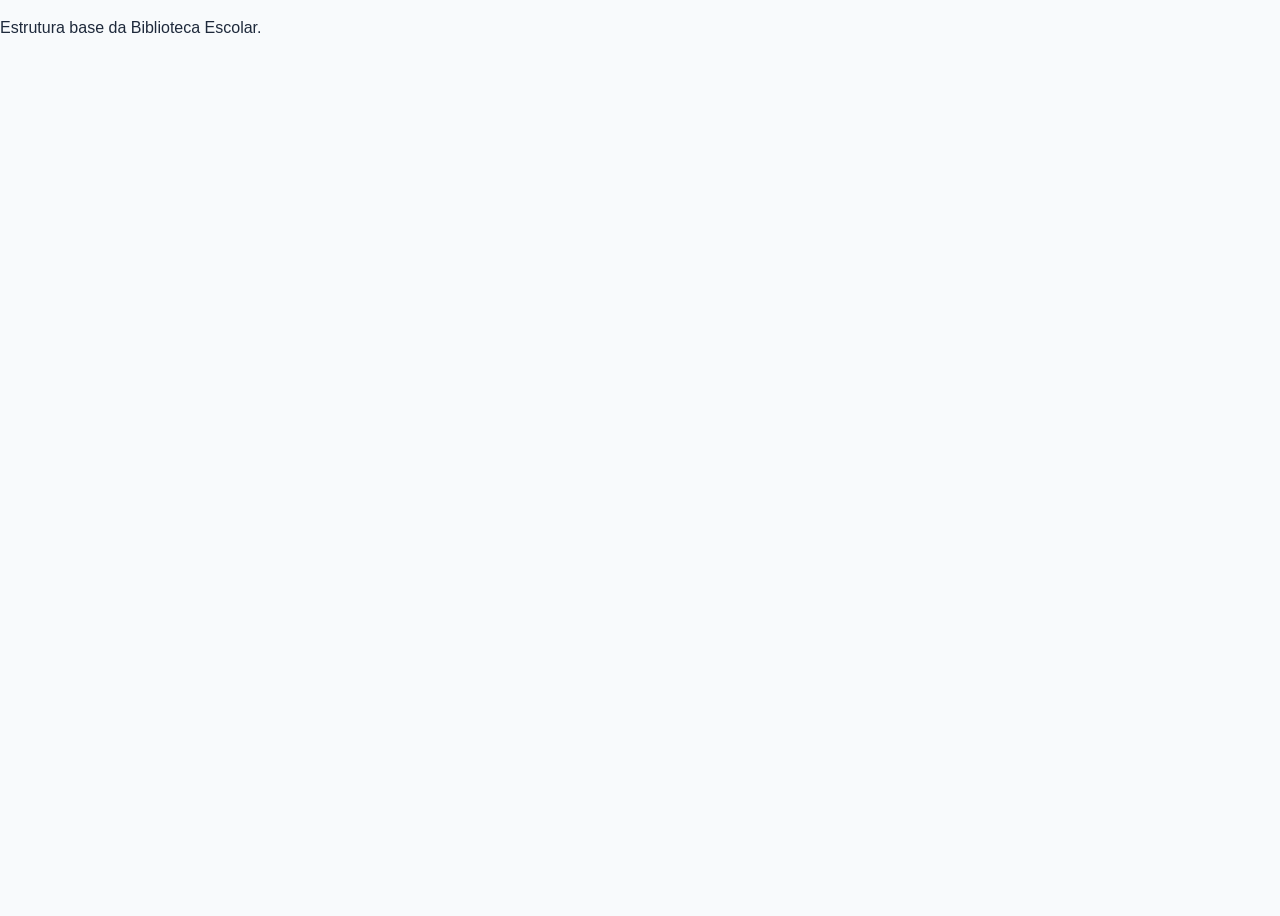
==== index.html @ b87fa80d "chore: initialize frontend structure" ====
<!doctype html>
<html lang="pt-BR">
  <head>
    <meta charset="UTF-8" />
    <meta name="viewport" content="width=device-width, initial-scale=1.0" />
    <meta name="description" content="Sistema de gerenciamento da Biblioteca Escolar" />
    <title>Biblioteca Escolar</title>
    <link rel="stylesheet" href="assets/css/tokens.css" />
    <link rel="stylesheet" href="assets/css/base.css" />
  </head>
  <body>
    <main id="app" class="app" aria-live="polite">
      <p>Estrutura base da Biblioteca Escolar.</p>
    </main>

    <script type="module" src="assets/js/app.js"></script>
  </body>
</html>
---- assets/css/tokens.css ----
:root {
  --color-primary: #5f7a61;
  --color-primary-dark: #49634b;
  --color-primary-light: #eef4ee;
  --color-background: #f8fafc;
  --color-surface: #ffffff;
  --color-text: #1e293b;
  --color-text-muted: #64748b;
  --color-border: #e2e8f0;

  --font-family-base: "Inter", Arial, sans-serif;

  --space-1: 0.25rem;
  --space-2: 0.5rem;
  --space-3: 0.75rem;
  --space-4: 1rem;
  --space-5: 1.25rem;
  --space-6: 1.5rem;
  --space-8: 2rem;
  --space-10: 2.5rem;

  --radius-sm: 0.375rem;
  --radius-md: 0.625rem;
  --radius-lg: 0.75rem;

  --shadow-card: 0 1px 2px rgb(15 23 42 / 4%);
}
---- assets/css/base.css ----
*,
*::before,
*::after {
  box-sizing: border-box;
}

html {
  color-scheme: light;
  font-family: var(--font-family-base);
  line-height: 1.5;
}

body {
  min-width: 20rem;
  min-height: 100vh;
  margin: 0;
  color: var(--color-text);
  background: var(--color-background);
  -webkit-font-smoothing: antialiased;
  text-rendering: optimizeLegibility;
}

button,
input,
textarea,
select {
  font: inherit;
}

button,
a {
  -webkit-tap-highlight-color: transparent;
}

img,
svg {
  display: block;
  max-width: 100%;
}

.app {
  min-height: 100vh;
}
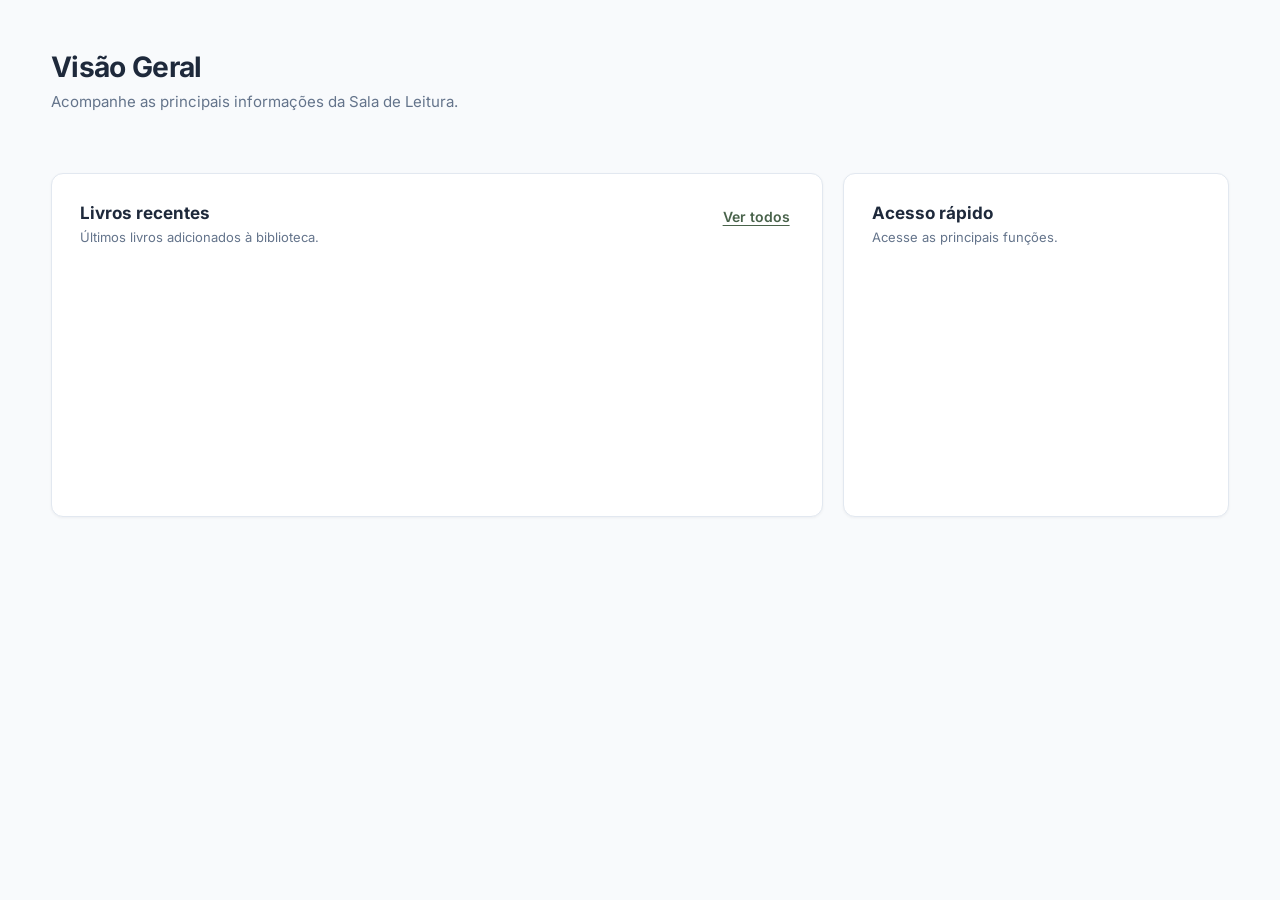
==== commit e6facbc3: "Anare - Cria a estrutura semântica da área central do dashboard" ====
--- a/index.html
+++ b/index.html
@@ -3,17 +3,58 @@
   <head>
     <meta charset="UTF-8" />
     <meta name="viewport" content="width=device-width, initial-scale=1.0" />
-    <meta name="description" content="Sistema de gerenciamento da Biblioteca Escolar" />
-    <title>Biblioteca Escolar</title>
+    <meta
+      name="description"
+      content="Visão geral do sistema de gerenciamento da Biblioteca Escolar"
+    />
+    <title>Visão Geral | Biblioteca Escolar</title>
     <link rel="stylesheet" href="assets/css/tokens.css" />
     <link rel="stylesheet" href="assets/css/base.css" />
+    <link rel="stylesheet" href="assets/css/dashboard.css" />
   </head>
   <body>
-    <main id="app" class="app" aria-live="polite">
-      <p>Estrutura base da Biblioteca Escolar.</p>
+    <main id="app" class="dashboard-page">
+      <section class="dashboard" aria-labelledby="dashboard-title">
+        <header class="dashboard__header">
+          <h1 id="dashboard-title" class="dashboard__title">Visão Geral</h1>
+          <p class="dashboard__subtitle">
+            Acompanhe as principais informações da Sala de Leitura.
+          </p>
+        </header>
+
+        <section aria-label="Indicadores da biblioteca">
+          <div id="summary-cards" class="summary-grid"></div>
+        </section>
+
+        <div class="dashboard__content-grid">
+          <section class="panel recent-books" aria-labelledby="recent-books-title">
+            <div class="panel__header">
+              <div>
+                <h2 id="recent-books-title" class="panel__title">Livros recentes</h2>
+                <p class="panel__description">Últimos livros adicionados à biblioteca.</p>
+              </div>
+              <button class="panel__link" type="button" aria-label="Ver todos os livros recentes">
+                Ver todos
+              </button>
+            </div>
+
+            <ul id="recent-books-list" class="book-list" aria-live="polite"></ul>
+          </section>
+
+          <section class="panel quick-access" aria-labelledby="quick-access-title">
+            <div class="panel__header panel__header--stacked">
+              <div>
+                <h2 id="quick-access-title" class="panel__title">Acesso rápido</h2>
+                <p class="panel__description">Acesse as principais funções.</p>
+              </div>
+            </div>
+
+            <div id="quick-actions" class="quick-actions"></div>
+          </section>
+        </div>
+      </section>
     </main>
 
     <script type="module" src="assets/js/app.js"></script>
   </body>
 </html>
-
--- a/assets/css/tokens.css
+++ b/assets/css/tokens.css
@@ -7,6 +7,10 @@
   --color-text: #1e293b;
   --color-text-muted: #64748b;
   --color-border: #e2e8f0;
+  --color-success-background: #ecfdf3;
+  --color-success-text: #15803d;
+  --color-danger-background: #fef2f2;
+  --color-danger-text: #b91c1c;
 
   --font-family-base: "Inter", Arial, sans-serif;
 
@@ -18,11 +22,12 @@
   --space-6: 1.5rem;
   --space-8: 2rem;
   --space-10: 2.5rem;
+  --space-12: 3rem;
 
   --radius-sm: 0.375rem;
   --radius-md: 0.625rem;
   --radius-lg: 0.75rem;
 
-  --shadow-card: 0 1px 2px rgb(15 23 42 / 4%);
+  --shadow-card: 0 1px 3px rgb(15 23 42 / 5%);
+  --transition-fast: 160ms ease;
 }
-
--- a/assets/css/base.css
+++ b/assets/css/base.css
@@ -1,3 +1,11 @@
+@font-face {
+  font-family: "Inter";
+  font-style: normal;
+  font-weight: 100 900;
+  font-display: swap;
+  src: url("../fonts/inter-latin.woff2") format("woff2");
+}
+
 *,
 *::before,
 *::after {
@@ -32,13 +40,27 @@
   -webkit-tap-highlight-color: transparent;
 }
 
+button {
+  border: 0;
+}
+
 img,
 svg {
   display: block;
   max-width: 100%;
 }
 
-.app {
-  min-height: 100vh;
+button:focus-visible,
+a:focus-visible {
+  outline: 3px solid rgb(95 122 97 / 35%);
+  outline-offset: 2px;
 }
 
+@media (prefers-reduced-motion: reduce) {
+  *,
+  *::before,
+  *::after {
+    scroll-behavior: auto !important;
+    transition-duration: 0.01ms !important;
+  }
+}
--- a/assets/css/dashboard.css
+++ b/assets/css/dashboard.css
@@ -0,0 +1,333 @@
+.dashboard-page {
+  min-height: 100vh;
+  padding: clamp(2rem, 4vw, 3.75rem) clamp(1.25rem, 4vw, 4.5rem);
+  background: var(--color-background);
+}
+
+.dashboard {
+  width: min(100%, 96rem);
+  margin-inline: auto;
+}
+
+.dashboard__header {
+  margin-bottom: 2rem;
+}
+
+.dashboard__title {
+  margin: 0;
+  font-size: clamp(1.75rem, 2.2vw, 2rem);
+  font-weight: 700;
+  line-height: 1.2;
+  letter-spacing: -0.025em;
+}
+
+.dashboard__subtitle {
+  margin: 0.375rem 0 0;
+  color: var(--color-text-muted);
+  font-size: 0.9375rem;
+}
+
+.summary-grid {
+  display: grid;
+  grid-template-columns: repeat(4, minmax(0, 1fr));
+  gap: clamp(1rem, 1.6vw, 1.5rem);
+}
+
+.summary-card,
+.panel {
+  border: 1px solid var(--color-border);
+  border-radius: var(--radius-lg);
+  background: var(--color-surface);
+  box-shadow: var(--shadow-card);
+}
+
+.summary-card {
+  min-height: 9.25rem;
+  padding: 1.5rem;
+}
+
+.summary-card__header {
+  display: flex;
+  align-items: flex-start;
+  justify-content: space-between;
+  gap: 1rem;
+}
+
+.summary-card__title {
+  margin: 0;
+  font-size: 1rem;
+  font-weight: 600;
+  line-height: 1.4;
+}
+
+.summary-card__icon {
+  flex: 0 0 auto;
+  width: 1.25rem;
+  height: 1.25rem;
+  color: var(--color-text);
+}
+
+.summary-card__value {
+  margin: 0.5rem 0 0;
+  font-size: 2rem;
+  font-weight: 700;
+  line-height: 1.1;
+  letter-spacing: -0.025em;
+}
+
+.summary-card__description {
+  margin: 0.625rem 0 0;
+  color: var(--color-text-muted);
+  font-size: 0.8125rem;
+}
+
+.dashboard__content-grid {
+  display: grid;
+  grid-template-columns: minmax(0, 2fr) minmax(18rem, 1fr);
+  gap: clamp(1rem, 1.6vw, 1.5rem);
+  margin-top: 1.75rem;
+}
+
+.panel {
+  min-width: 0;
+  min-height: 21.5rem;
+  padding: 1.75rem;
+}
+
+.panel__header {
+  display: flex;
+  align-items: flex-start;
+  justify-content: space-between;
+  gap: 1.5rem;
+}
+
+.panel__title {
+  margin: 0;
+  font-size: 1.0625rem;
+  font-weight: 700;
+  line-height: 1.4;
+}
+
+.panel__description {
+  margin: 0.125rem 0 0;
+  color: var(--color-text-muted);
+  font-size: 0.8125rem;
+}
+
+.panel__link {
+  flex: 0 0 auto;
+  padding: 0.25rem;
+  color: var(--color-primary-dark);
+  background: transparent;
+  font-size: 0.875rem;
+  font-weight: 600;
+  text-decoration: underline;
+  text-underline-offset: 0.2em;
+  cursor: pointer;
+  transition: color var(--transition-fast);
+}
+
+.panel__link:hover {
+  color: var(--color-primary);
+}
+
+.book-list {
+  margin: 1.5rem 0 0;
+  padding: 0;
+  list-style: none;
+}
+
+.book-item {
+  display: flex;
+  align-items: center;
+  min-height: 4.75rem;
+  gap: 0.875rem;
+  border-bottom: 1px solid var(--color-border);
+}
+
+.book-item:last-child {
+  border-bottom: 0;
+}
+
+.book-item__icon-box {
+  display: grid;
+  flex: 0 0 auto;
+  width: 2.75rem;
+  height: 2.75rem;
+  place-items: center;
+  border-radius: var(--radius-sm);
+  color: var(--color-text);
+  background: var(--color-primary-light);
+}
+
+.book-item__icon {
+  width: 1.25rem;
+  height: 1.25rem;
+}
+
+.book-item__details {
+  min-width: 0;
+}
+
+.book-item__title,
+.book-item__author {
+  overflow: hidden;
+  margin: 0;
+  text-overflow: ellipsis;
+  white-space: nowrap;
+}
+
+.book-item__title {
+  font-size: 0.9375rem;
+  font-weight: 700;
+  line-height: 1.35;
+}
+
+.book-item__author {
+  color: var(--color-text);
+  font-size: 0.875rem;
+  line-height: 1.35;
+}
+
+.book-item__status {
+  flex: 0 0 auto;
+  margin-left: auto;
+  padding: 0.25rem 0.625rem;
+  border-radius: 999px;
+  font-size: 0.6875rem;
+  font-weight: 600;
+  line-height: 1.25;
+}
+
+.book-item__status--available {
+  color: var(--color-success-text);
+  background: var(--color-success-background);
+}
+
+.book-item__status--borrowed {
+  color: var(--color-danger-text);
+  background: var(--color-danger-background);
+}
+
+.quick-actions {
+  display: grid;
+  gap: 0.625rem;
+  margin-top: 1.5rem;
+}
+
+.quick-action {
+  display: flex;
+  width: 100%;
+  min-height: 3.25rem;
+  align-items: center;
+  gap: 0.75rem;
+  padding: 0.75rem 1rem;
+  border: 1px solid var(--color-border);
+  border-radius: var(--radius-sm);
+  color: var(--color-text-muted);
+  background: var(--color-surface);
+  font-size: 0.875rem;
+  text-align: left;
+  cursor: pointer;
+  transition:
+    color var(--transition-fast),
+    border-color var(--transition-fast),
+    background-color var(--transition-fast);
+}
+
+.quick-action:hover {
+  border-color: var(--color-primary);
+  color: var(--color-primary-dark);
+  background: var(--color-primary-light);
+}
+
+.quick-action__icon {
+  flex: 0 0 auto;
+  width: 1.125rem;
+  height: 1.125rem;
+}
+
+@media (max-width: 68rem) {
+  .summary-grid {
+    grid-template-columns: repeat(2, minmax(0, 1fr));
+  }
+
+  .dashboard__content-grid {
+    grid-template-columns: 1fr;
+  }
+
+  .quick-access {
+    min-height: auto;
+  }
+}
+
+@media (max-width: 40rem) {
+  .dashboard-page {
+    padding: 1.5rem 1rem 2rem;
+  }
+
+  .dashboard__header {
+    margin-bottom: 1.5rem;
+  }
+
+  .summary-grid {
+    grid-template-columns: 1fr;
+  }
+
+  .summary-card {
+    min-height: 8.5rem;
+    padding: 1.25rem;
+  }
+
+  .dashboard__content-grid {
+    margin-top: 1rem;
+  }
+
+  .panel {
+    min-height: auto;
+    padding: 1.25rem;
+  }
+
+  .panel__header {
+    gap: 1rem;
+  }
+
+  .book-list {
+    margin-top: 1rem;
+  }
+
+  .book-item {
+    min-height: 5rem;
+    gap: 0.75rem;
+  }
+
+  .book-item__status {
+    padding-inline: 0.5rem;
+    font-size: 0.625rem;
+  }
+}
+
+@media (max-width: 25rem) {
+  .panel__header {
+    flex-direction: column;
+  }
+
+  .panel__link {
+    margin-top: -0.5rem;
+  }
+
+  .book-item {
+    align-items: flex-start;
+    flex-wrap: wrap;
+    padding-block: 0.875rem;
+  }
+
+  .book-item__details {
+    width: calc(100% - 3.625rem);
+  }
+
+  .book-item__status {
+    margin-left: 3.625rem;
+  }
+}
+
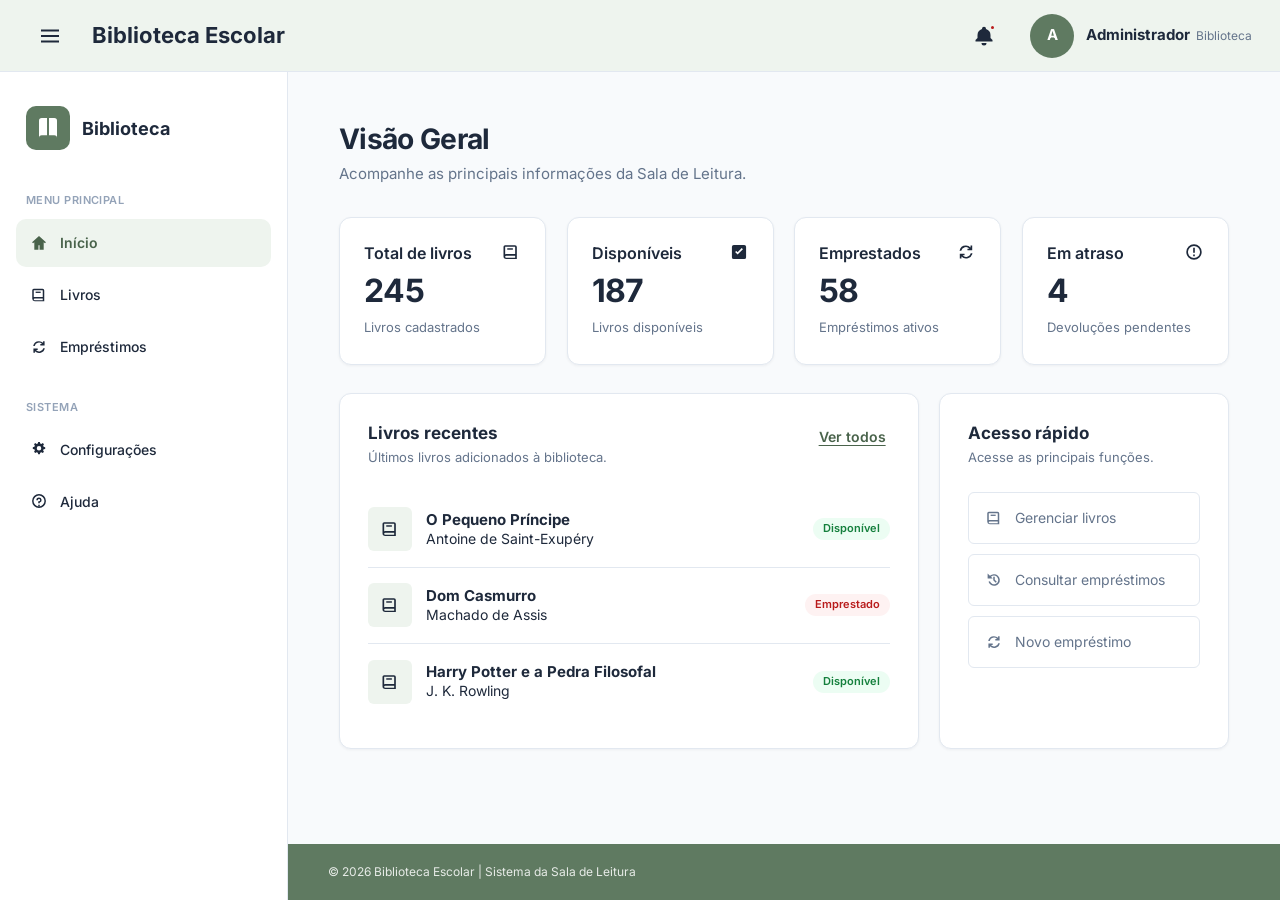
==== commit c6d99137: "Anare - Integra o layout global à página inicial" ====
--- a/index.html
+++ b/index.html
@@ -10,50 +10,76 @@
     <title>Visão Geral | Biblioteca Escolar</title>
     <link rel="stylesheet" href="assets/css/tokens.css" />
     <link rel="stylesheet" href="assets/css/base.css" />
+    <link rel="stylesheet" href="assets/css/layout.css" />
     <link rel="stylesheet" href="assets/css/dashboard.css" />
   </head>
-  <body>
-    <main id="app" class="dashboard-page">
-      <section class="dashboard" aria-labelledby="dashboard-title">
-        <header class="dashboard__header">
-          <h1 id="dashboard-title" class="dashboard__title">Visão Geral</h1>
-          <p class="dashboard__subtitle">
-            Acompanhe as principais informações da Sala de Leitura.
-          </p>
-        </header>
+  <body data-page="home">
+    <a class="skip-link" href="#main-content">Ir para o conteúdo principal</a>
+    <header id="site-header"></header>
 
-        <section aria-label="Indicadores da biblioteca">
-          <div id="summary-cards" class="summary-grid"></div>
-        </section>
+    <div class="app-shell">
+      <aside id="site-sidebar"></aside>
 
-        <div class="dashboard__content-grid">
-          <section class="panel recent-books" aria-labelledby="recent-books-title">
-            <div class="panel__header">
-              <div>
-                <h2 id="recent-books-title" class="panel__title">Livros recentes</h2>
-                <p class="panel__description">Últimos livros adicionados à biblioteca.</p>
-              </div>
-              <button class="panel__link" type="button" aria-label="Ver todos os livros recentes">
-                Ver todos
-              </button>
+      <div class="app-column">
+        <main id="main-content" class="dashboard-page">
+          <section class="dashboard" aria-labelledby="dashboard-title">
+            <header class="dashboard__header">
+              <h1 id="dashboard-title" class="dashboard__title">Visão Geral</h1>
+              <p class="dashboard__subtitle">
+                Acompanhe as principais informações da Sala de Leitura.
+              </p>
+            </header>
+
+            <section aria-label="Indicadores da biblioteca">
+              <div id="summary-cards" class="summary-grid"></div>
+            </section>
+
+            <div class="dashboard__content-grid">
+              <section class="panel recent-books" aria-labelledby="recent-books-title">
+                <div class="panel__header">
+                  <div>
+                    <h2 id="recent-books-title" class="panel__title">Livros recentes</h2>
+                    <p class="panel__description">
+                      Últimos livros adicionados à biblioteca.
+                    </p>
+                  </div>
+                  <button
+                    class="panel__link"
+                    type="button"
+                    aria-label="Ver todos os livros recentes"
+                  >
+                    Ver todos
+                  </button>
+                </div>
+
+                <ul id="recent-books-list" class="book-list" aria-live="polite"></ul>
+              </section>
+
+              <section class="panel quick-access" aria-labelledby="quick-access-title">
+                <div class="panel__header panel__header--stacked">
+                  <div>
+                    <h2 id="quick-access-title" class="panel__title">Acesso rápido</h2>
+                    <p class="panel__description">Acesse as principais funções.</p>
+                  </div>
+                </div>
+
+                <div id="quick-actions" class="quick-actions"></div>
+              </section>
             </div>
+          </section>
+        </main>
 
-            <ul id="recent-books-list" class="book-list" aria-live="polite"></ul>
-          </section>
+        <footer id="site-footer"></footer>
+      </div>
+    </div>
 
-          <section class="panel quick-access" aria-labelledby="quick-access-title">
-            <div class="panel__header panel__header--stacked">
-              <div>
-                <h2 id="quick-access-title" class="panel__title">Acesso rápido</h2>
-                <p class="panel__description">Acesse as principais funções.</p>
-              </div>
-            </div>
-
-            <div id="quick-actions" class="quick-actions"></div>
-          </section>
-        </div>
-      </section>
-    </main>
+    <button
+      id="sidebar-overlay"
+      class="sidebar-overlay"
+      type="button"
+      aria-label="Fechar menu lateral"
+      tabindex="-1"
+    ></button>
 
     <script type="module" src="assets/js/app.js"></script>
   </body>
--- a/assets/css/layout.css
+++ b/assets/css/layout.css
@@ -0,0 +1,387 @@
+:root {
+  --topbar-height: 4.5rem;
+  --sidebar-width: 18rem;
+  --footer-height: 3.5rem;
+}
+
+.skip-link {
+  position: fixed;
+  top: 0.75rem;
+  left: 0.75rem;
+  z-index: 100;
+  padding: 0.625rem 0.875rem;
+  border-radius: var(--radius-sm);
+  color: var(--color-surface);
+  background: var(--color-primary-dark);
+  font-weight: 600;
+  transform: translateY(-160%);
+  transition: transform var(--transition-fast);
+}
+
+.skip-link:focus {
+  transform: translateY(0);
+}
+
+.topbar {
+  position: sticky;
+  top: 0;
+  z-index: 50;
+  display: flex;
+  width: 100%;
+  height: var(--topbar-height);
+  align-items: center;
+  justify-content: space-between;
+  gap: 1.5rem;
+  padding: 0 1.75rem;
+  border-bottom: 1px solid var(--color-border);
+  background: var(--color-primary-light);
+}
+
+.topbar__left,
+.topbar__right,
+.topbar__profile {
+  display: flex;
+  align-items: center;
+}
+
+.topbar__left {
+  min-width: 0;
+  gap: 1.25rem;
+}
+
+.topbar__right {
+  gap: 1.5rem;
+}
+
+.topbar__menu-button,
+.topbar__notification,
+.sidebar__close {
+  display: grid;
+  flex: 0 0 auto;
+  width: 2.75rem;
+  height: 2.75rem;
+  place-items: center;
+  border-radius: var(--radius-sm);
+  color: var(--color-text);
+  background: transparent;
+  cursor: pointer;
+  transition:
+    color var(--transition-fast),
+    background-color var(--transition-fast);
+}
+
+.topbar__menu-button:hover,
+.topbar__notification:hover,
+.sidebar__close:hover {
+  color: var(--color-primary-dark);
+  background: rgb(95 122 97 / 10%);
+}
+
+.topbar__icon,
+.sidebar__close-icon {
+  width: 1.5rem;
+  height: 1.5rem;
+}
+
+.topbar__notification {
+  position: relative;
+}
+
+.topbar__notification::after {
+  position: absolute;
+  top: 0.625rem;
+  right: 0.625rem;
+  width: 0.4375rem;
+  height: 0.4375rem;
+  border: 2px solid var(--color-primary-light);
+  border-radius: 50%;
+  background: var(--color-danger-text);
+  content: "";
+}
+
+.topbar__title {
+  overflow: hidden;
+  margin: 0;
+  font-size: 1.375rem;
+  font-weight: 700;
+  line-height: 1.2;
+  text-overflow: ellipsis;
+  white-space: nowrap;
+}
+
+.topbar__profile {
+  gap: 0.75rem;
+}
+
+.topbar__avatar {
+  display: grid;
+  width: 2.75rem;
+  height: 2.75rem;
+  place-items: center;
+  border-radius: 50%;
+  color: var(--color-surface);
+  background: var(--color-primary);
+  font-size: 0.9375rem;
+  font-weight: 700;
+}
+
+.topbar__profile-copy {
+  display: flex;
+  align-items: baseline;
+  gap: 0.375rem;
+  white-space: nowrap;
+}
+
+.topbar__profile-name {
+  font-size: 0.9375rem;
+  font-weight: 700;
+}
+
+.topbar__profile-role {
+  color: var(--color-text-muted);
+  font-size: 0.75rem;
+}
+
+.app-shell {
+  display: grid;
+  min-height: calc(100vh - var(--topbar-height));
+  grid-template-columns: var(--sidebar-width) minmax(0, 1fr);
+  transition: grid-template-columns 220ms ease;
+}
+
+.sidebar {
+  position: sticky;
+  top: var(--topbar-height);
+  z-index: 40;
+  display: flex;
+  height: calc(100vh - var(--topbar-height));
+  flex-direction: column;
+  overflow-y: auto;
+  border-right: 1px solid var(--color-border);
+  background: var(--color-surface);
+  transition:
+    width 220ms ease,
+    border-color 220ms ease;
+}
+
+body.sidebar-collapsed .app-shell {
+  grid-template-columns: 0 minmax(0, 1fr);
+}
+
+body.sidebar-collapsed .sidebar {
+  width: 0;
+  border-color: transparent;
+  overflow: hidden;
+}
+
+.sidebar__brand {
+  display: flex;
+  min-height: 7rem;
+  align-items: center;
+  gap: 0.75rem;
+  padding: 1.5rem 1.625rem;
+}
+
+.sidebar__logo {
+  display: grid;
+  flex: 0 0 auto;
+  width: 2.75rem;
+  height: 2.75rem;
+  place-items: center;
+  border-radius: var(--radius-md);
+  color: var(--color-surface);
+  background: var(--color-primary);
+}
+
+.sidebar__logo-icon {
+  width: 1.5rem;
+  height: 1.5rem;
+}
+
+.sidebar__brand-name {
+  margin: 0;
+  font-size: 1.125rem;
+  font-weight: 700;
+}
+
+.sidebar__close {
+  display: none;
+  margin-left: auto;
+}
+
+.sidebar__navigation {
+  padding: 0.5rem 1rem 1.5rem;
+}
+
+.sidebar__group + .sidebar__group {
+  margin-top: 1.75rem;
+}
+
+.sidebar__group-title {
+  margin: 0 0 0.625rem;
+  padding: 0 0.625rem;
+  color: #94a3b8;
+  font-size: 0.6875rem;
+  font-weight: 600;
+  letter-spacing: 0.04em;
+  text-transform: uppercase;
+}
+
+.sidebar__list {
+  display: grid;
+  gap: 0.25rem;
+  margin: 0;
+  padding: 0;
+  list-style: none;
+}
+
+.sidebar__link {
+  display: flex;
+  min-height: 3rem;
+  align-items: center;
+  gap: 0.75rem;
+  padding: 0.75rem 0.875rem;
+  border-radius: var(--radius-md);
+  color: var(--color-text);
+  font-size: 0.875rem;
+  font-weight: 500;
+  text-decoration: none;
+  transition:
+    color var(--transition-fast),
+    background-color var(--transition-fast);
+}
+
+.sidebar__link:hover {
+  color: var(--color-primary-dark);
+  background: rgb(238 244 238 / 65%);
+}
+
+.sidebar__link[aria-current="page"] {
+  color: var(--color-primary-dark);
+  background: var(--color-primary-light);
+  font-weight: 600;
+}
+
+.sidebar__link-icon {
+  flex: 0 0 auto;
+  width: 1.125rem;
+  height: 1.125rem;
+}
+
+.app-column {
+  display: flex;
+  min-width: 0;
+  min-height: calc(100vh - var(--topbar-height));
+  flex-direction: column;
+}
+
+.app-column > main {
+  flex: 1;
+}
+
+.footer {
+  display: flex;
+  min-height: var(--footer-height);
+  align-items: center;
+  padding: 1rem 2.5rem;
+  color: rgb(255 255 255 / 85%);
+  background: var(--color-primary);
+  font-size: 0.75rem;
+}
+
+.footer__text {
+  margin: 0;
+}
+
+.sidebar-overlay {
+  position: fixed;
+  inset: var(--topbar-height) 0 0;
+  z-index: 30;
+  display: none;
+  width: 100%;
+  height: calc(100vh - var(--topbar-height));
+  padding: 0;
+  background: rgb(15 23 42 / 45%);
+  cursor: pointer;
+  opacity: 0;
+  transition: opacity var(--transition-fast);
+}
+
+@media (max-width: 63.9375rem) {
+  :root {
+    --topbar-height: 4rem;
+  }
+
+  .topbar {
+    padding-inline: 1rem;
+  }
+
+  .topbar__left,
+  .topbar__right {
+    gap: 0.75rem;
+  }
+
+  .topbar__title {
+    font-size: 1.125rem;
+  }
+
+  .app-shell {
+    grid-template-columns: minmax(0, 1fr);
+  }
+
+  .sidebar {
+    position: fixed;
+    top: var(--topbar-height);
+    bottom: 0;
+    left: 0;
+    width: min(var(--sidebar-width), 88vw);
+    height: auto;
+    box-shadow: 12px 0 30px rgb(15 23 42 / 12%);
+    transform: translateX(-105%);
+    transition: transform 220ms ease;
+  }
+
+  .sidebar__close {
+    display: grid;
+  }
+
+  .sidebar-overlay {
+    display: block;
+    pointer-events: none;
+  }
+
+  body.sidebar-open {
+    overflow: hidden;
+  }
+
+  body.sidebar-open .sidebar {
+    transform: translateX(0);
+  }
+
+  body.sidebar-open .sidebar-overlay {
+    pointer-events: auto;
+    opacity: 1;
+  }
+
+  .footer {
+    padding-inline: 1.5rem;
+  }
+}
+
+@media (max-width: 40rem) {
+  .topbar__profile-copy {
+    display: none;
+  }
+
+  .topbar__avatar {
+    width: 2.375rem;
+    height: 2.375rem;
+  }
+
+  .footer {
+    min-height: 4rem;
+    justify-content: center;
+    padding: 0.875rem 1rem;
+    text-align: center;
+  }
+}
--- a/assets/css/dashboard.css
+++ b/assets/css/dashboard.css
@@ -1,5 +1,5 @@
 .dashboard-page {
-  min-height: 100vh;
+  min-height: 0;
   padding: clamp(2rem, 4vw, 3.75rem) clamp(1.25rem, 4vw, 4.5rem);
   background: var(--color-background);
 }
@@ -227,6 +227,7 @@
   color: var(--color-text-muted);
   background: var(--color-surface);
   font-size: 0.875rem;
+  text-decoration: none;
   text-align: left;
   cursor: pointer;
   transition:
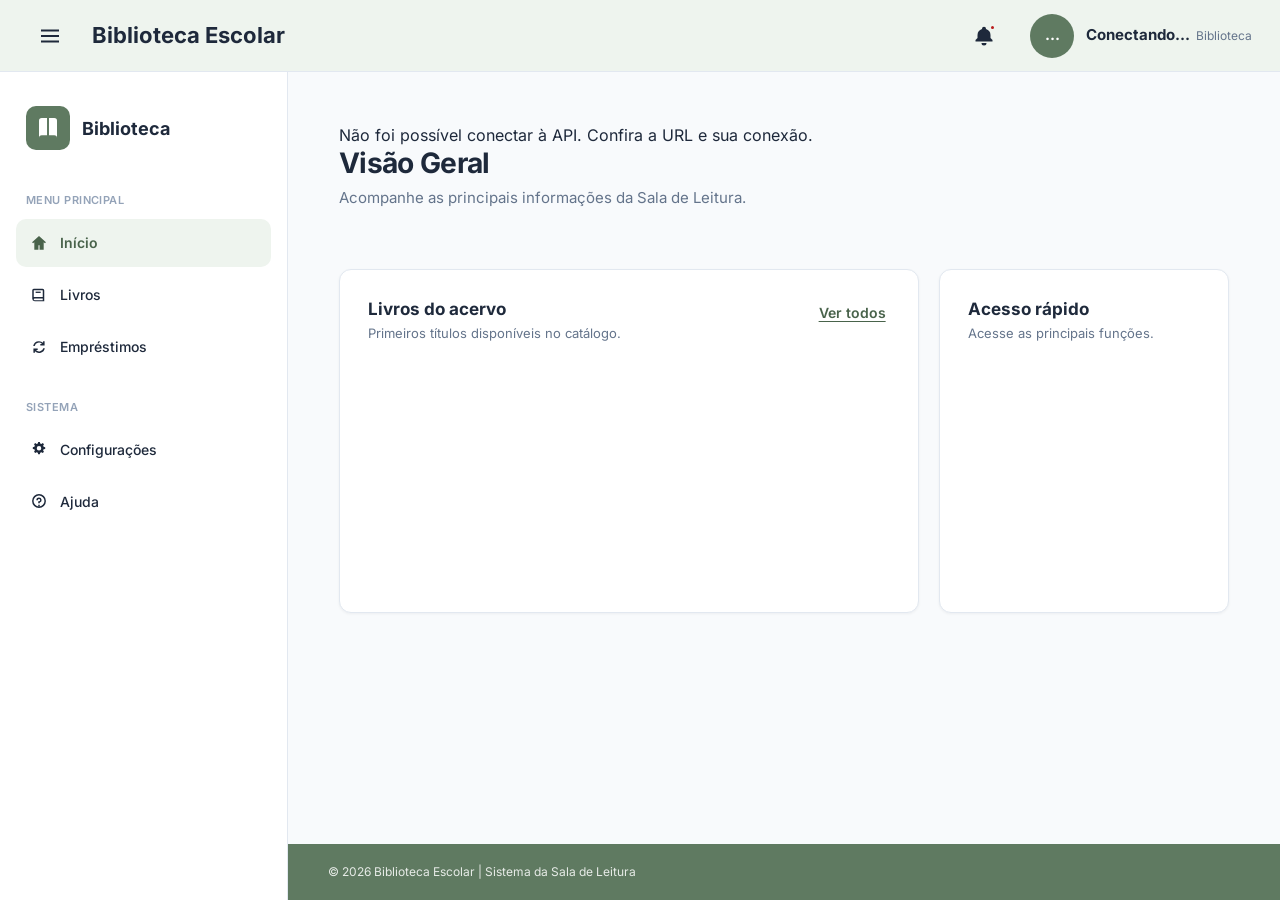
==== commit 608bbc64: "Pablo - integra frontend com a API real" ====
--- a/index.html
+++ b/index.html
@@ -35,31 +35,47 @@
             </section>
 
             <div class="dashboard__content-grid">
-              <section class="panel recent-books" aria-labelledby="recent-books-title">
+              <section
+                class="panel recent-books"
+                aria-labelledby="recent-books-title"
+              >
                 <div class="panel__header">
                   <div>
-                    <h2 id="recent-books-title" class="panel__title">Livros recentes</h2>
+                    <h2 id="recent-books-title" class="panel__title">
+                      Livros do acervo
+                    </h2>
                     <p class="panel__description">
-                      Últimos livros adicionados à biblioteca.
+                      Primeiros títulos disponíveis no catálogo.
                     </p>
                   </div>
-                  <button
+                  <a
                     class="panel__link"
-                    type="button"
+                    href="livros.html"
                     aria-label="Ver todos os livros recentes"
                   >
                     Ver todos
-                  </button>
+                  </a>
                 </div>
 
-                <ul id="recent-books-list" class="book-list" aria-live="polite"></ul>
+                <ul
+                  id="recent-books-list"
+                  class="book-list"
+                  aria-live="polite"
+                ></ul>
               </section>
 
-              <section class="panel quick-access" aria-labelledby="quick-access-title">
+              <section
+                class="panel quick-access"
+                aria-labelledby="quick-access-title"
+              >
                 <div class="panel__header panel__header--stacked">
                   <div>
-                    <h2 id="quick-access-title" class="panel__title">Acesso rápido</h2>
-                    <p class="panel__description">Acesse as principais funções.</p>
+                    <h2 id="quick-access-title" class="panel__title">
+                      Acesso rápido
+                    </h2>
+                    <p class="panel__description">
+                      Acesse as principais funções.
+                    </p>
                   </div>
                 </div>
 
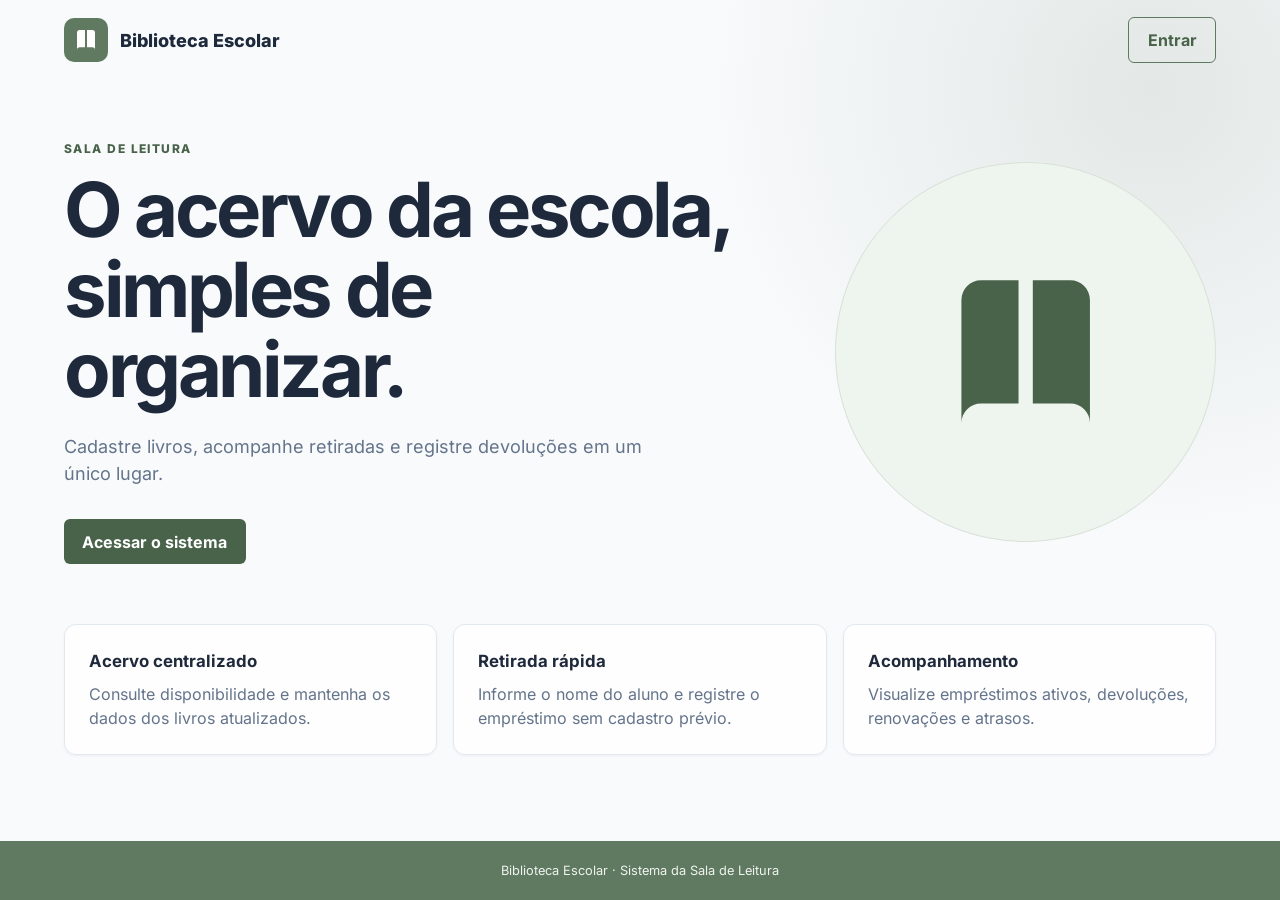
==== commit 4e29fd1a: "Pablo - integra login seguro ao frontend" ====
--- a/index.html
+++ b/index.html
@@ -2,101 +2,85 @@
 <html lang="pt-BR">
   <head>
     <meta charset="UTF-8" />
+    <meta http-equiv="Content-Security-Policy" content="default-src 'self'; connect-src 'self' http://localhost:5080; font-src 'self'; img-src 'self'; style-src 'self'; script-src 'self'; object-src 'none'; base-uri 'none'; form-action 'self'" />
     <meta name="viewport" content="width=device-width, initial-scale=1.0" />
-    <meta
-      name="description"
-      content="Visão geral do sistema de gerenciamento da Biblioteca Escolar"
-    />
-    <title>Visão Geral | Biblioteca Escolar</title>
+    <meta name="description" content="Sistema de gestão da Biblioteca Escolar" />
+    <title>Biblioteca Escolar</title>
     <link rel="stylesheet" href="assets/css/tokens.css" />
     <link rel="stylesheet" href="assets/css/base.css" />
-    <link rel="stylesheet" href="assets/css/layout.css" />
-    <link rel="stylesheet" href="assets/css/dashboard.css" />
+    <link rel="stylesheet" href="assets/css/landing.css" />
   </head>
-  <body data-page="home">
-    <a class="skip-link" href="#main-content">Ir para o conteúdo principal</a>
-    <header id="site-header"></header>
+  <body class="landing-page">
+    <a class="landing-skip-link" href="#main-content">Ir para o conteúdo</a>
+    <header class="landing-header">
+      <a class="landing-brand" href="index.html" aria-label="Biblioteca Escolar">
+        <span class="landing-brand__mark" aria-hidden="true">
+          <svg><use href="assets/icons/icons.svg#library"></use></svg>
+        </span>
+        <span>Biblioteca Escolar</span>
+      </a>
+      <button id="login-open" class="landing-button landing-button--outline" type="button">Entrar</button>
+    </header>
 
-    <div class="app-shell">
-      <aside id="site-sidebar"></aside>
+    <main id="main-content">
+      <section class="landing-hero" aria-labelledby="landing-title">
+        <div class="landing-hero__content">
+          <p class="landing-eyebrow">Sala de leitura</p>
+          <h1 id="landing-title">O acervo da escola, simples de organizar.</h1>
+          <p class="landing-hero__description">
+            Cadastre livros, acompanhe retiradas e registre devoluções em um único lugar.
+          </p>
+          <button id="login-hero" class="landing-button landing-button--primary" type="button">Acessar o sistema</button>
+        </div>
+        <div class="landing-hero__illustration" aria-hidden="true">
+          <svg><use href="assets/icons/icons.svg#library"></use></svg>
+        </div>
+      </section>
 
-      <div class="app-column">
-        <main id="main-content" class="dashboard-page">
-          <section class="dashboard" aria-labelledby="dashboard-title">
-            <header class="dashboard__header">
-              <h1 id="dashboard-title" class="dashboard__title">Visão Geral</h1>
-              <p class="dashboard__subtitle">
-                Acompanhe as principais informações da Sala de Leitura.
-              </p>
-            </header>
+      <section class="landing-features" aria-label="Recursos do sistema">
+        <article class="landing-feature">
+          <h2>Acervo centralizado</h2>
+          <p>Consulte disponibilidade e mantenha os dados dos livros atualizados.</p>
+        </article>
+        <article class="landing-feature">
+          <h2>Retirada rápida</h2>
+          <p>Informe o nome do aluno e registre o empréstimo sem cadastro prévio.</p>
+        </article>
+        <article class="landing-feature">
+          <h2>Acompanhamento</h2>
+          <p>Visualize empréstimos ativos, devoluções, renovações e atrasos.</p>
+        </article>
+      </section>
+    </main>
 
-            <section aria-label="Indicadores da biblioteca">
-              <div id="summary-cards" class="summary-grid"></div>
-            </section>
+    <footer class="landing-footer">
+      <p>Biblioteca Escolar · Sistema da Sala de Leitura</p>
+    </footer>
 
-            <div class="dashboard__content-grid">
-              <section
-                class="panel recent-books"
-                aria-labelledby="recent-books-title"
-              >
-                <div class="panel__header">
-                  <div>
-                    <h2 id="recent-books-title" class="panel__title">
-                      Livros do acervo
-                    </h2>
-                    <p class="panel__description">
-                      Primeiros títulos disponíveis no catálogo.
-                    </p>
-                  </div>
-                  <a
-                    class="panel__link"
-                    href="livros.html"
-                    aria-label="Ver todos os livros recentes"
-                  >
-                    Ver todos
-                  </a>
-                </div>
+    <dialog id="login-dialog" class="login-dialog" aria-labelledby="login-title">
+      <form id="login-form" class="login-form" method="dialog">
+        <div class="login-form__heading">
+          <div>
+            <p class="landing-eyebrow">Acesso restrito</p>
+            <h2 id="login-title">Entrar como bibliotecário</h2>
+          </div>
+          <button id="login-close" class="login-form__close" type="button" aria-label="Fechar">×</button>
+        </div>
+        <p class="login-form__description">Use as credenciais cadastradas pela administração da biblioteca.</p>
+        <p class="required-fields-note"><span aria-hidden="true">*</span> Campos obrigatórios</p>
+        <label class="login-field">
+          <span>Usuário <span class="required-marker" aria-hidden="true">*</span></span>
+          <input name="usuario" type="text" minlength="3" maxlength="80" autocomplete="username" required />
+        </label>
+        <label class="login-field">
+          <span>Senha <span class="required-marker" aria-hidden="true">*</span></span>
+          <input name="senha" type="password" minlength="12" maxlength="200" autocomplete="current-password" required />
+        </label>
+        <p id="login-message" class="login-form__message" role="alert" hidden></p>
+        <button class="landing-button landing-button--primary login-form__submit" type="submit">Entrar</button>
+      </form>
+    </dialog>
 
-                <ul
-                  id="recent-books-list"
-                  class="book-list"
-                  aria-live="polite"
-                ></ul>
-              </section>
-
-              <section
-                class="panel quick-access"
-                aria-labelledby="quick-access-title"
-              >
-                <div class="panel__header panel__header--stacked">
-                  <div>
-                    <h2 id="quick-access-title" class="panel__title">
-                      Acesso rápido
-                    </h2>
-                    <p class="panel__description">
-                      Acesse as principais funções.
-                    </p>
-                  </div>
-                </div>
-
-                <div id="quick-actions" class="quick-actions"></div>
-              </section>
-            </div>
-          </section>
-        </main>
-
-        <footer id="site-footer"></footer>
-      </div>
-    </div>
-
-    <button
-      id="sidebar-overlay"
-      class="sidebar-overlay"
-      type="button"
-      aria-label="Fechar menu lateral"
-      tabindex="-1"
-    ></button>
-
-    <script type="module" src="assets/js/app.js"></script>
+    <script type="module" src="assets/js/pages/login.page.js"></script>
   </body>
 </html>
--- a/assets/css/landing.css
+++ b/assets/css/landing.css
@@ -0,0 +1,286 @@
+.landing-page {
+  display: flex;
+  min-height: 100vh;
+  flex-direction: column;
+  background:
+    radial-gradient(circle at 90% 10%, rgb(95 122 97 / 14%), transparent 28rem),
+    var(--color-background);
+}
+
+.landing-skip-link {
+  position: fixed;
+  top: 0.75rem;
+  left: 0.75rem;
+  z-index: 100;
+  padding: 0.625rem 0.875rem;
+  border-radius: var(--radius-sm);
+  color: var(--color-surface);
+  background: var(--color-primary-dark);
+  transform: translateY(-160%);
+}
+
+.landing-skip-link:focus {
+  transform: translateY(0);
+}
+
+.landing-header {
+  display: flex;
+  width: min(72rem, calc(100% - 2rem));
+  min-height: 5rem;
+  align-items: center;
+  justify-content: space-between;
+  margin-inline: auto;
+}
+
+.landing-brand {
+  display: inline-flex;
+  align-items: center;
+  gap: 0.75rem;
+  color: var(--color-text);
+  font-size: 1.125rem;
+  font-weight: 800;
+  text-decoration: none;
+}
+
+.landing-brand__mark {
+  display: grid;
+  width: 2.75rem;
+  height: 2.75rem;
+  place-items: center;
+  border-radius: var(--radius-md);
+  color: white;
+  background: var(--color-primary);
+}
+
+.landing-brand__mark svg {
+  width: 1.5rem;
+  height: 1.5rem;
+}
+
+.landing-button {
+  min-height: 2.75rem;
+  padding: 0.65rem 1.15rem;
+  border-radius: var(--radius-sm);
+  font-weight: 700;
+  cursor: pointer;
+  transition: 160ms ease;
+}
+
+.landing-button--outline {
+  border: 1px solid var(--color-primary);
+  color: var(--color-primary-dark);
+  background: transparent;
+}
+
+.landing-button--primary,
+.landing-button--outline:hover {
+  color: white;
+  background: var(--color-primary-dark);
+}
+
+.landing-button--primary:hover {
+  background: #3c523e;
+}
+
+.landing-button:disabled {
+  cursor: wait;
+  opacity: 0.65;
+}
+
+.landing-hero {
+  display: grid;
+  width: min(72rem, calc(100% - 2rem));
+  min-height: 30rem;
+  align-items: center;
+  gap: 4rem;
+  margin: 2rem auto;
+  grid-template-columns: minmax(0, 1.3fr) minmax(16rem, 0.7fr);
+}
+
+.landing-eyebrow {
+  margin: 0 0 0.75rem;
+  color: var(--color-primary-dark);
+  font-size: 0.75rem;
+  font-weight: 800;
+  letter-spacing: 0.12em;
+  text-transform: uppercase;
+}
+
+.landing-hero h1 {
+  max-width: 45rem;
+  margin: 0;
+  font-size: clamp(2.5rem, 6vw, 4.75rem);
+  line-height: 1.05;
+  letter-spacing: -0.045em;
+}
+
+.landing-hero__description {
+  max-width: 38rem;
+  margin: 1.5rem 0 2rem;
+  color: var(--color-text-muted);
+  font-size: 1.125rem;
+}
+
+.landing-hero__illustration {
+  display: grid;
+  aspect-ratio: 1;
+  place-items: center;
+  border-radius: 50%;
+  color: var(--color-primary-dark);
+  background: var(--color-primary-light);
+  box-shadow: inset 0 0 0 1px rgb(95 122 97 / 15%);
+}
+
+.landing-hero__illustration svg {
+  width: 45%;
+  height: 45%;
+}
+
+.landing-features {
+  display: grid;
+  width: min(72rem, calc(100% - 2rem));
+  gap: 1rem;
+  margin: 0 auto 4rem;
+  grid-template-columns: repeat(3, 1fr);
+}
+
+.landing-feature {
+  padding: 1.5rem;
+  border: 1px solid var(--color-border);
+  border-radius: var(--radius-lg);
+  background: rgb(255 255 255 / 85%);
+  box-shadow: var(--shadow-card);
+}
+
+.landing-feature h2 {
+  margin: 0 0 0.5rem;
+  font-size: 1.05rem;
+}
+
+.landing-feature p {
+  margin: 0;
+  color: var(--color-text-muted);
+}
+
+.landing-footer {
+  margin-top: auto;
+  padding: 1.25rem;
+  color: rgb(255 255 255 / 90%);
+  background: var(--color-primary);
+  text-align: center;
+}
+
+.landing-footer p {
+  margin: 0;
+  font-size: 0.8rem;
+}
+
+.login-dialog {
+  width: min(30rem, calc(100% - 2rem));
+  padding: 0;
+  border: 0;
+  border-radius: var(--radius-lg);
+  box-shadow: 0 24px 70px rgb(15 23 42 / 25%);
+}
+
+.login-dialog::backdrop {
+  background: rgb(15 23 42 / 55%);
+  backdrop-filter: blur(2px);
+}
+
+.login-form {
+  display: grid;
+  gap: 1rem;
+  padding: 2rem;
+}
+
+.login-form__heading {
+  display: flex;
+  align-items: flex-start;
+  justify-content: space-between;
+  gap: 1rem;
+}
+
+.login-form h2 {
+  margin: 0;
+  font-size: 1.5rem;
+}
+
+.login-form__close {
+  width: 2.25rem;
+  height: 2.25rem;
+  border-radius: 50%;
+  color: var(--color-text-muted);
+  background: transparent;
+  font-size: 1.5rem;
+  cursor: pointer;
+}
+
+.login-form__close:hover {
+  background: var(--color-primary-light);
+}
+
+.login-form__description,
+.required-fields-note {
+  margin: 0;
+  color: var(--color-text-muted);
+  font-size: 0.875rem;
+}
+
+.required-marker,
+.required-fields-note span {
+  color: var(--color-danger-text);
+}
+
+.login-field {
+  display: grid;
+  gap: 0.4rem;
+  font-size: 0.875rem;
+  font-weight: 700;
+}
+
+.login-field input {
+  width: 100%;
+  min-height: 2.875rem;
+  padding: 0.65rem 0.75rem;
+  border: 1px solid var(--color-border);
+  border-radius: var(--radius-sm);
+  color: var(--color-text);
+  background: white;
+}
+
+.login-field input:focus {
+  border-color: var(--color-primary);
+  outline: 3px solid rgb(95 122 97 / 18%);
+}
+
+.login-form__message {
+  margin: 0;
+  padding: 0.75rem;
+  border-radius: var(--radius-sm);
+  color: var(--color-danger-text);
+  background: var(--color-danger-background);
+  font-size: 0.875rem;
+}
+
+.login-form__submit {
+  width: 100%;
+  margin-top: 0.25rem;
+}
+
+@media (max-width: 48rem) {
+  .landing-hero {
+    min-height: auto;
+    gap: 2rem;
+    padding-block: 3rem;
+    grid-template-columns: 1fr;
+  }
+
+  .landing-hero__illustration {
+    display: none;
+  }
+
+  .landing-features {
+    grid-template-columns: 1fr;
+  }
+}
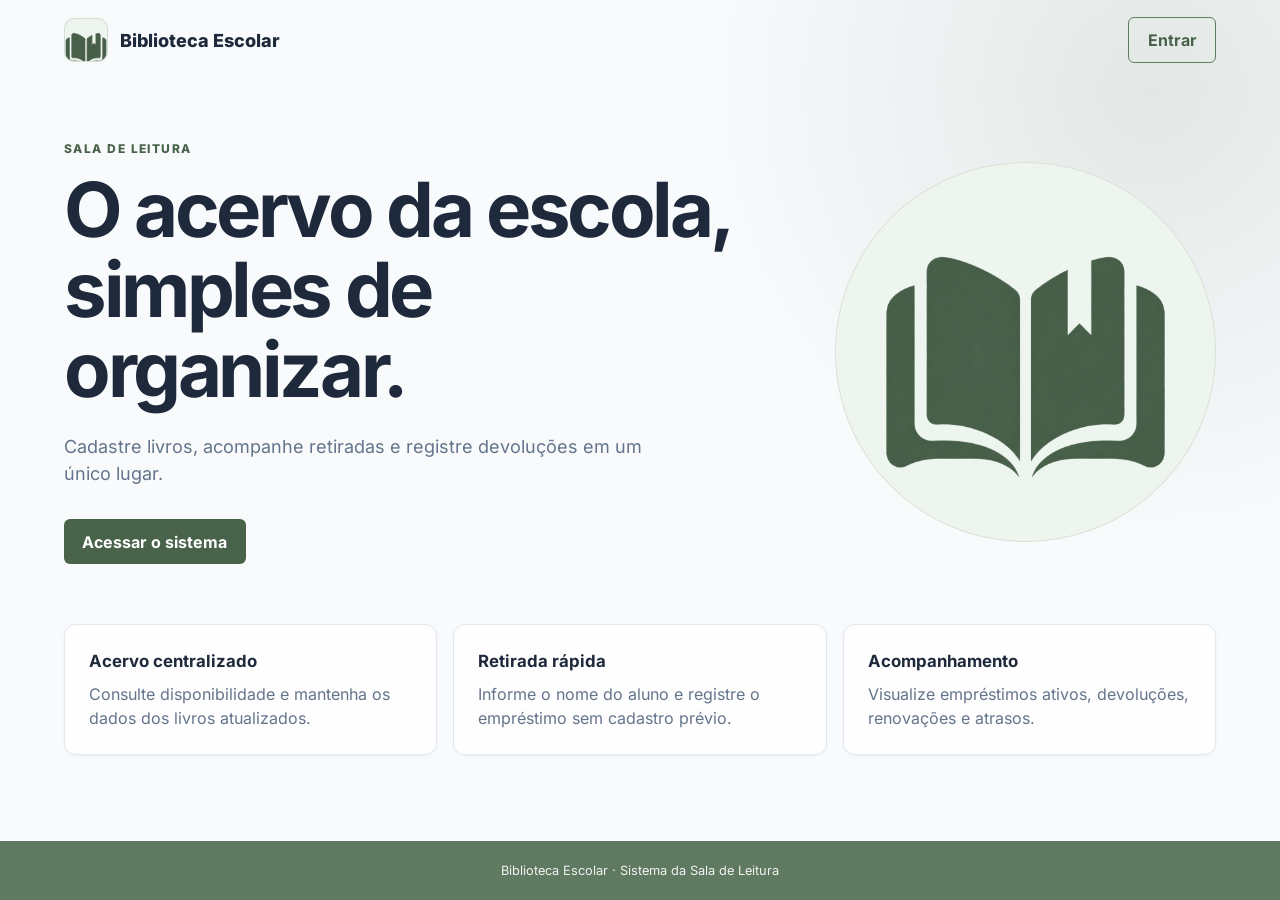
==== commit a07bad10: "Pablo - atualiza identidade visual da biblioteca" ====
--- a/index.html
+++ b/index.html
@@ -6,6 +6,7 @@
     <meta name="viewport" content="width=device-width, initial-scale=1.0" />
     <meta name="description" content="Sistema de gestão da Biblioteca Escolar" />
     <title>Biblioteca Escolar</title>
+    <link rel="icon" href="assets/images/logo-biblioteca.png" type="image/png" />
     <link rel="stylesheet" href="assets/css/tokens.css" />
     <link rel="stylesheet" href="assets/css/base.css" />
     <link rel="stylesheet" href="assets/css/landing.css" />
@@ -15,7 +16,7 @@
     <header class="landing-header">
       <a class="landing-brand" href="index.html" aria-label="Biblioteca Escolar">
         <span class="landing-brand__mark" aria-hidden="true">
-          <svg><use href="assets/icons/icons.svg#library"></use></svg>
+          <img src="assets/images/logo-biblioteca.png" alt="" />
         </span>
         <span>Biblioteca Escolar</span>
       </a>
@@ -33,7 +34,7 @@
           <button id="login-hero" class="landing-button landing-button--primary" type="button">Acessar o sistema</button>
         </div>
         <div class="landing-hero__illustration" aria-hidden="true">
-          <svg><use href="assets/icons/icons.svg#library"></use></svg>
+          <img src="assets/images/logo-biblioteca.png" alt="" />
         </div>
       </section>
 
--- a/assets/css/landing.css
+++ b/assets/css/landing.css
@@ -48,13 +48,16 @@
   height: 2.75rem;
   place-items: center;
   border-radius: var(--radius-md);
-  color: white;
-  background: var(--color-primary);
-}
-
-.landing-brand__mark svg {
-  width: 1.5rem;
-  height: 1.5rem;
+  border: 1px solid rgb(95 122 97 / 18%);
+  background: var(--color-primary-light);
+  overflow: hidden;
+}
+
+.landing-brand__mark img {
+  width: 145%;
+  height: 145%;
+  max-width: none;
+  object-fit: contain;
 }
 
 .landing-button {
@@ -129,11 +132,14 @@
   color: var(--color-primary-dark);
   background: var(--color-primary-light);
   box-shadow: inset 0 0 0 1px rgb(95 122 97 / 15%);
-}
-
-.landing-hero__illustration svg {
-  width: 45%;
-  height: 45%;
+  overflow: hidden;
+}
+
+.landing-hero__illustration img {
+  width: 108%;
+  height: 108%;
+  max-width: none;
+  object-fit: contain;
 }
 
 .landing-features {
